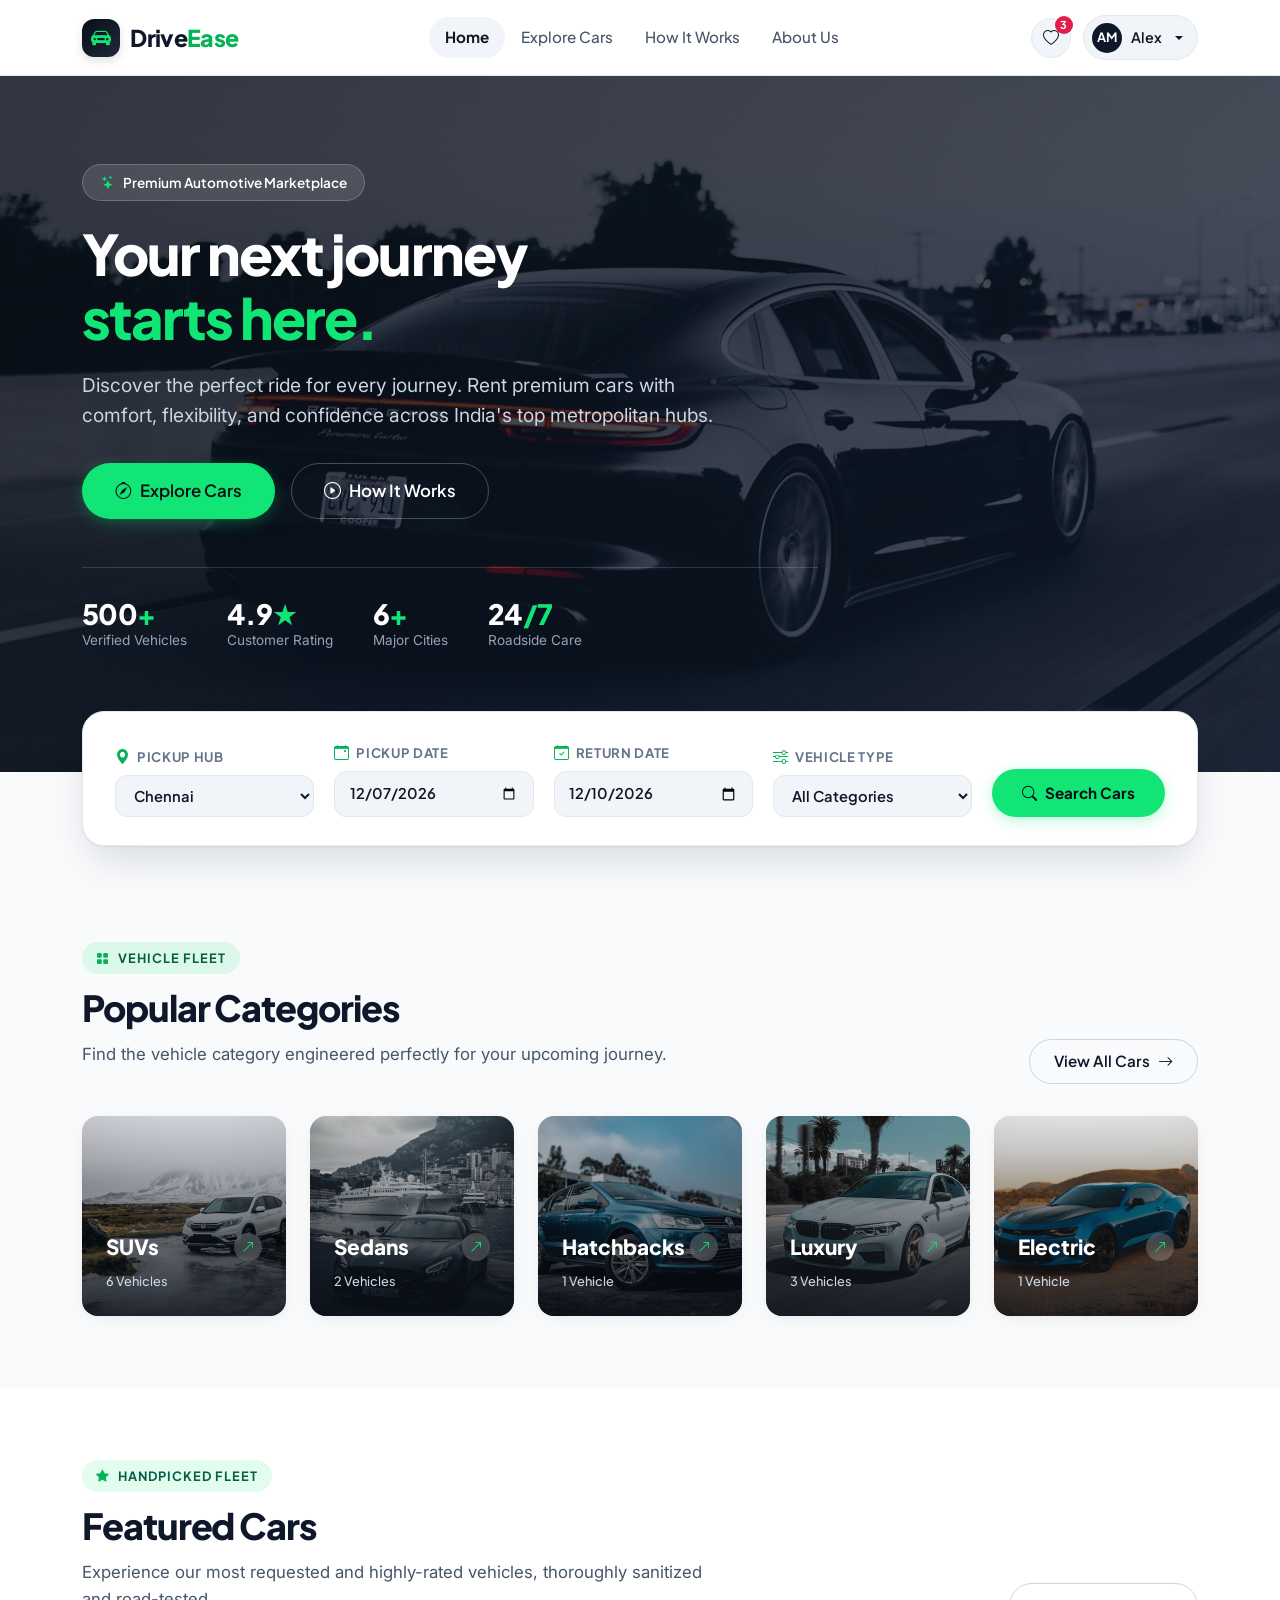
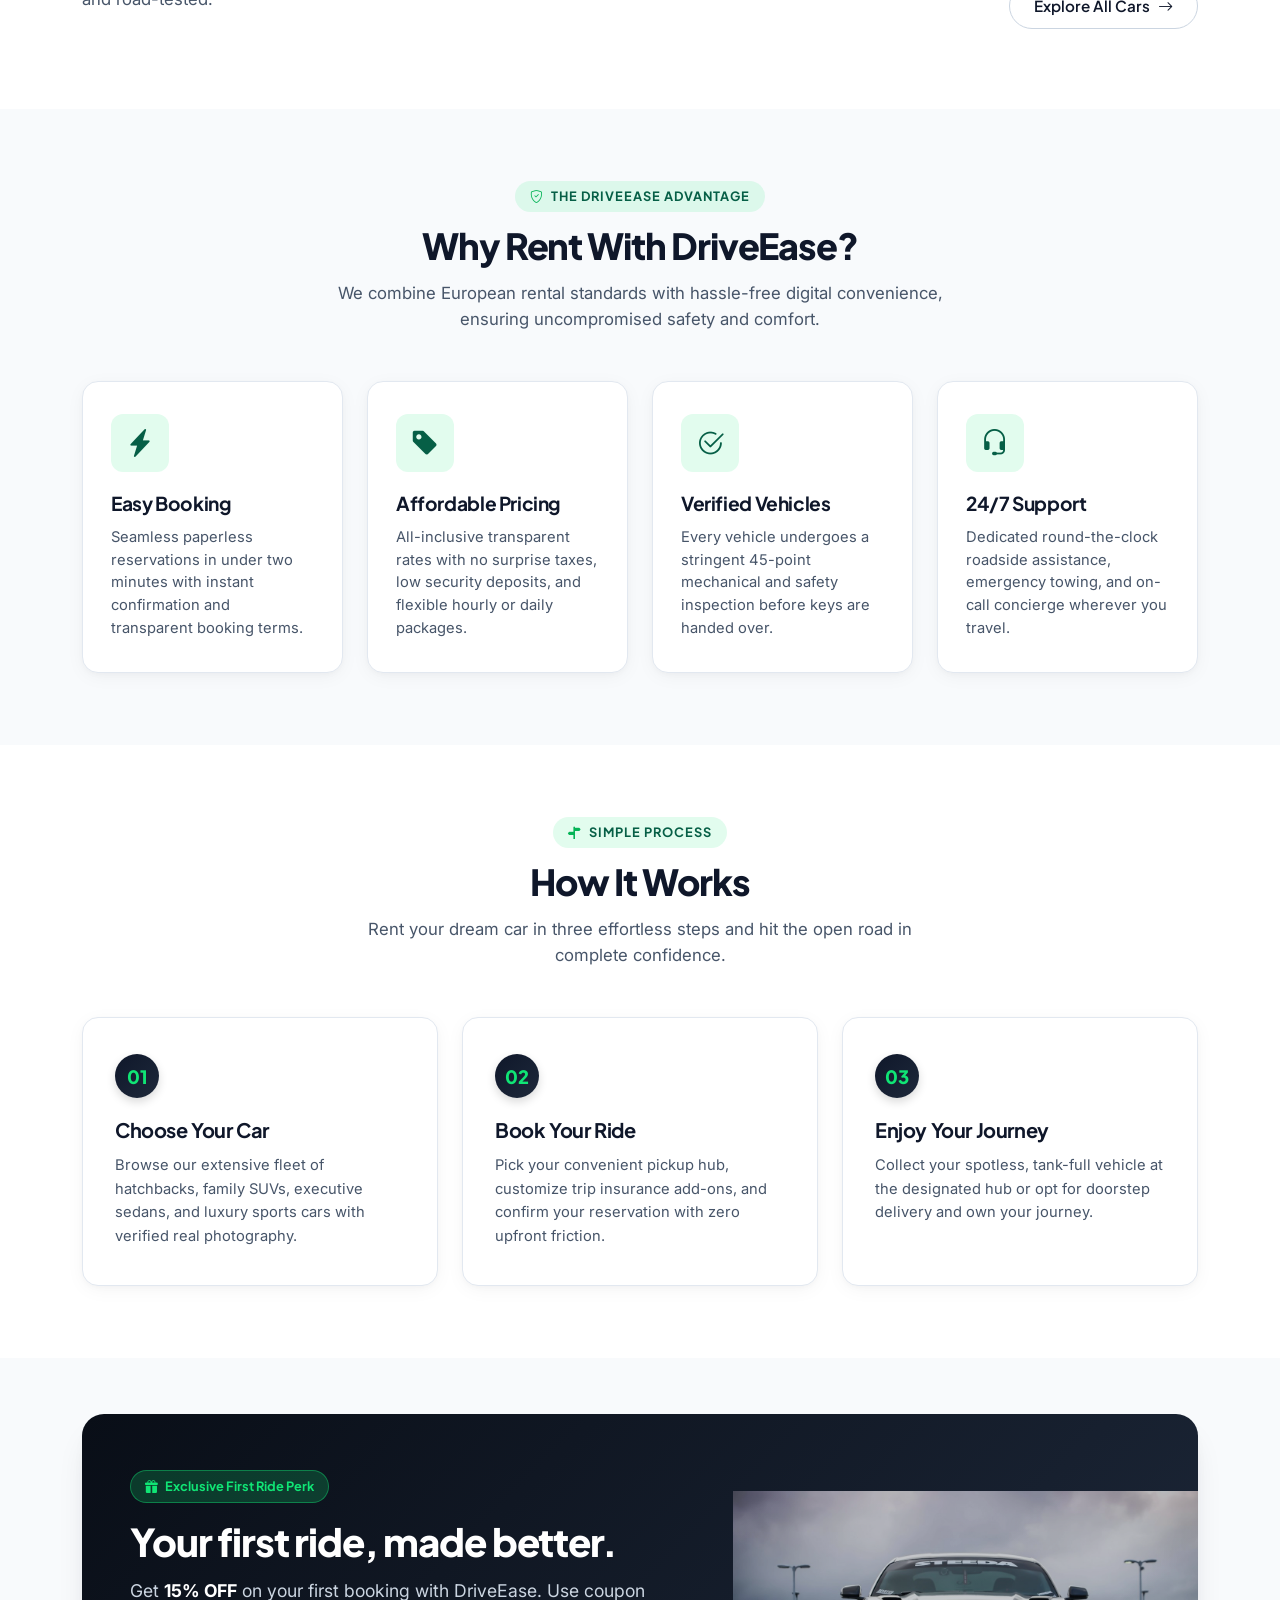
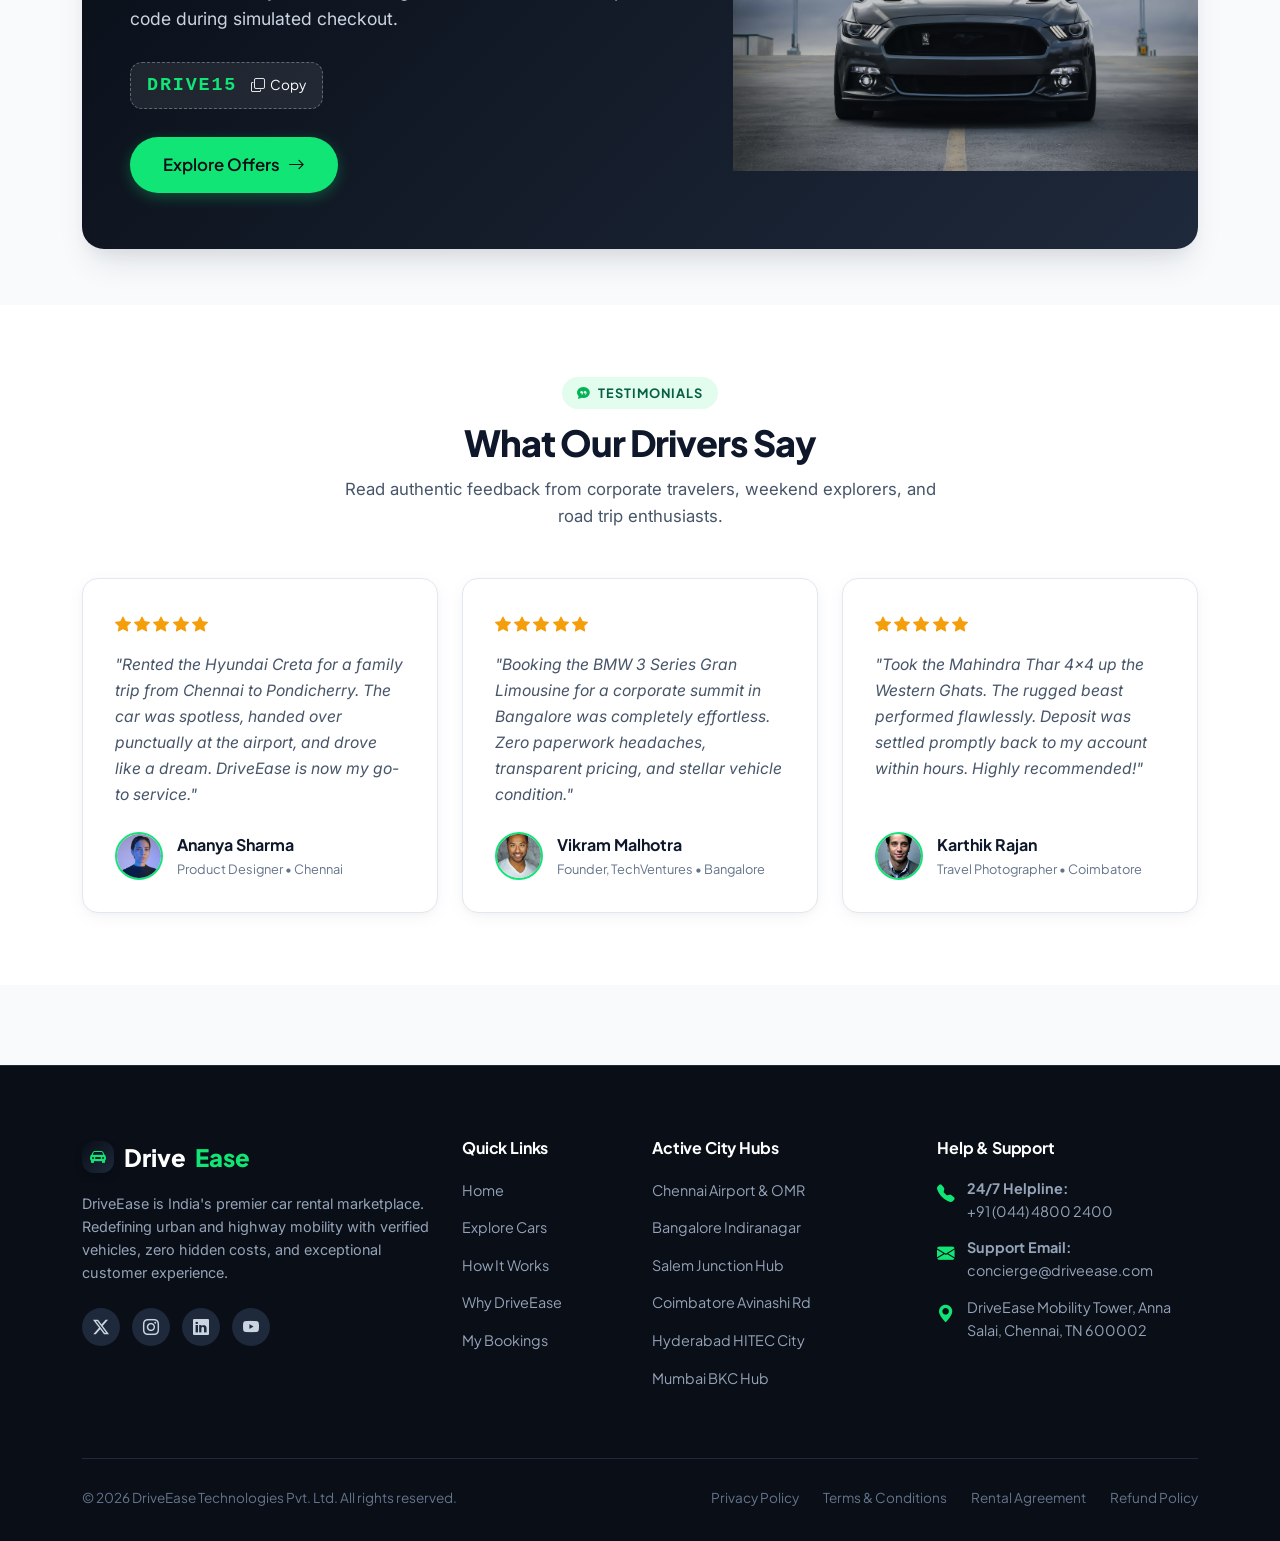
==== index.html @ c08650a3 "feat(home): build modern landing page and floating search booking widget" ====
<!DOCTYPE html>
<html lang="en">
<head>
  <meta charset="UTF-8" />
  <meta name="viewport" content="width=device-width, initial-scale=1.0" />
  <title>DriveEase – Premium Car Rental Marketplace | Find your ride. Own the journey.</title>
  
  <!-- Favicon / Meta -->
  <meta name="description" content="DriveEase is India's premium car rental marketplace. Rent verified SUVs, sedans, luxury cars, and electric vehicles across Chennai, Bangalore, Mumbai, and more." />
  
  <!-- Google Fonts -->
  <link rel="preconnect" href="https://fonts.googleapis.com" />
  <link rel="preconnect" href="https://fonts.gstatic.com" crossorigin />
  <link href="https://fonts.googleapis.com/css2?family=Plus+Jakarta+Sans:wght@300;400;500;600;700;800&family=Inter:wght@400;500;600;700&display=swap" rel="stylesheet" />

  <!-- Bootstrap 5 CSS -->
  <link href="https://cdn.jsdelivr.net/npm/bootstrap@5.3.3/dist/css/bootstrap.min.css" rel="stylesheet" />

  <!-- Bootstrap Icons -->
  <link rel="stylesheet" href="https://cdn.jsdelivr.net/npm/bootstrap-icons@1.11.3/font/bootstrap-icons.min.css" />

  <!-- Custom CSS -->
  <link rel="stylesheet" href="css/style.css" />
  <link rel="stylesheet" href="css/home.css" />
</head>
<body>

  <!-- Sticky Navbar -->
  <nav class="navbar navbar-expand-lg de-navbar">
    <div class="container">
      <a class="navbar-brand brand-logo" href="index.html">
        <div class="brand-icon-box">
          <i class="bi bi-car-front-fill"></i>
        </div>
        <span class="brand-text">Drive<span>Ease</span></span>
      </a>

      <button class="navbar-toggler border-0 shadow-none" type="button" data-bs-toggle="collapse" data-bs-target="#driveNavbar" aria-controls="driveNavbar" aria-expanded="false" aria-label="Toggle navigation">
        <i class="bi bi-list fs-2 text-dark"></i>
      </button>

      <div class="collapse navbar-collapse" id="driveNavbar">
        <ul class="navbar-nav mx-auto mb-2 mb-lg-0">
          <li class="nav-item">
            <a class="nav-link" href="index.html">Home</a>
          </li>
          <li class="nav-item">
            <a class="nav-link" href="cars.html">Explore Cars</a>
          </li>
          <li class="nav-item">
            <a class="nav-link" href="#how-it-works">How It Works</a>
          </li>
          <li class="nav-item">
            <a class="nav-link" href="#why-driveease">About Us</a>
          </li>
        </ul>

        <div class="nav-actions">
          <!-- Wishlist quick link -->
          <a href="profile.html?tab=favorites" class="nav-wishlist-btn" title="View Saved Wishlist">
            <i class="bi bi-heart"></i>
            <span class="nav-wishlist-badge">0</span>
          </a>

          <!-- Dynamic Auth Container -->
          <div id="navAuthContainer" class="d-flex align-items-center gap-2">
            <a href="login.html" class="btn-drive-outline btn-sm-custom">Log In</a>
            <a href="register.html" class="btn-drive-lime btn-sm-custom">Sign Up</a>
          </div>
        </div>
      </div>
    </div>
  </nav>

  <!-- Hero Section -->
  <header class="hero-section">
    <div class="container">
      <div class="row align-items-center">
        <div class="col-lg-8">
          <div class="hero-badge">
            <i class="bi bi-stars"></i>
            <span>Premium Automotive Marketplace</span>
          </div>

          <h1 class="hero-title">
            Your next journey <br />
            <span>starts here.</span>
          </h1>

          <p class="hero-subtitle">
            Discover the perfect ride for every journey. Rent premium cars with comfort, flexibility, and confidence across India's top metropolitan hubs.
          </p>

          <div class="hero-cta-group">
            <a href="cars.html" class="btn-drive-lime btn-lg-custom">
              <i class="bi bi-compass"></i> Explore Cars
            </a>
            <a href="#how-it-works" class="btn-drive-outline btn-lg-custom text-white border-white border-opacity-25">
              <i class="bi bi-play-circle"></i> How It Works
            </a>
          </div>

          <!-- Hero Stats Strip -->
          <div class="hero-stats-row">
            <div class="hero-stat-item">
              <h4>500<span>+</span></h4>
              <p>Verified Vehicles</p>
            </div>
            <div class="hero-stat-item">
              <h4>4.9<span>★</span></h4>
              <p>Customer Rating</p>
            </div>
            <div class="hero-stat-item">
              <h4>6<span>+</span></h4>
              <p>Major Cities</p>
            </div>
            <div class="hero-stat-item">
              <h4>24<span>/7</span></h4>
              <p>Roadside Care</p>
            </div>
          </div>
        </div>
      </div>
    </div>
  </header>

  <!-- Floating Search Booking Widget -->
  <section class="container search-widget-wrapper">
    <div class="search-booking-card">
      <form id="heroSearchForm">
        <div class="search-form-row">
          <!-- Location -->
          <div class="search-field-group">
            <label class="search-field-label">
              <i class="bi bi-geo-alt-fill"></i> Pickup Hub
            </label>
            <select class="search-input-box" id="heroLocationSelect">
              <option value="All">All Locations</option>
              <option value="Chennai" selected>Chennai</option>
              <option value="Bangalore">Bangalore</option>
              <option value="Salem">Salem</option>
              <option value="Coimbatore">Coimbatore</option>
              <option value="Hyderabad">Hyderabad</option>
              <option value="Mumbai">Mumbai</option>
            </select>
          </div>

          <!-- Pickup Date -->
          <div class="search-field-group">
            <label class="search-field-label">
              <i class="bi bi-calendar-event"></i> Pickup Date
            </label>
            <input type="date" class="search-input-box" id="heroPickupDate" />
          </div>

          <!-- Return Date -->
          <div class="search-field-group">
            <label class="search-field-label">
              <i class="bi bi-calendar-check"></i> Return Date
            </label>
            <input type="date" class="search-input-box" id="heroReturnDate" />
          </div>

          <!-- Vehicle Type -->
          <div class="search-field-group">
            <label class="search-field-label">
              <i class="bi bi-sliders"></i> Vehicle Type
            </label>
            <select class="search-input-box" id="heroCategorySelect">
              <option value="All">All Categories</option>
              <option value="SUV">SUVs</option>
              <option value="Sedan">Sedans</option>
              <option value="Hatchback">Hatchbacks</option>
              <option value="Luxury">Luxury</option>
              <option value="Electric">Electric Cars</option>
            </select>
          </div>

          <!-- Search Button -->
          <div class="search-btn-container">
            <button type="submit" class="btn-drive-lime btn-search-submit">
              <i class="bi bi-search"></i> Search Cars
            </button>
          </div>
        </div>
      </form>
    </div>
  </section>

  <!-- Popular Categories -->
  <section class="py-5 mt-4">
    <div class="container py-4">
      <div class="d-flex flex-wrap align-items-end justify-content-between mb-4 pb-2">
        <div>
          <span class="section-tag"><i class="bi bi-grid-fill"></i> Vehicle Fleet</span>
          <h2 class="section-title">Popular Categories</h2>
          <p class="section-subtitle">Find the vehicle category engineered perfectly for your upcoming journey.</p>
        </div>
        <a href="cars.html" class="btn-drive-outline mt-2 mt-md-0">View All Cars <i class="bi bi-arrow-right"></i></a>
      </div>

      <div class="row g-4">
        <!-- SUV -->
        <div class="col-6 col-md-4 col-lg">
          <div class="category-card" onclick="window.location.href='cars.html?category=SUV'">
            <img src="assets/images/categories/suv.jpg" alt="SUVs" onerror="handleImageError(this, 'assets/images/placeholder-car.jpg')" />
            <div class="category-content">
              <div class="category-title">
                <span>SUVs</span>
                <div class="category-arrow-icon"><i class="bi bi-arrow-up-right"></i></div>
              </div>
              <span class="category-count">6 Vehicles</span>
            </div>
          </div>
        </div>

        <!-- Sedan -->
        <div class="col-6 col-md-4 col-lg">
          <div class="category-card" onclick="window.location.href='cars.html?category=Sedan'">
            <img src="assets/images/categories/sedan.jpg" alt="Sedans" onerror="handleImageError(this, 'assets/images/placeholder-car.jpg')" />
            <div class="category-content">
              <div class="category-title">
                <span>Sedans</span>
                <div class="category-arrow-icon"><i class="bi bi-arrow-up-right"></i></div>
              </div>
              <span class="category-count">2 Vehicles</span>
            </div>
          </div>
        </div>

        <!-- Hatchback -->
        <div class="col-6 col-md-4 col-lg">
          <div class="category-card" onclick="window.location.href='cars.html?category=Hatchback'">
            <img src="assets/images/categories/hatchback.jpg" alt="Hatchbacks" onerror="handleImageError(this, 'assets/images/placeholder-car.jpg')" />
            <div class="category-content">
              <div class="category-title">
                <span>Hatchbacks</span>
                <div class="category-arrow-icon"><i class="bi bi-arrow-up-right"></i></div>
              </div>
              <span class="category-count">1 Vehicle</span>
            </div>
          </div>
        </div>

        <!-- Luxury -->
        <div class="col-6 col-md-4 col-lg">
          <div class="category-card" onclick="window.location.href='cars.html?category=Luxury'">
            <img src="assets/images/categories/luxury.jpg" alt="Luxury" onerror="handleImageError(this, 'assets/images/placeholder-car.jpg')" />
            <div class="category-content">
              <div class="category-title">
                <span>Luxury</span>
                <div class="category-arrow-icon"><i class="bi bi-arrow-up-right"></i></div>
              </div>
              <span class="category-count">3 Vehicles</span>
            </div>
          </div>
        </div>

        <!-- Electric -->
        <div class="col-6 col-md-4 col-lg">
          <div class="category-card" onclick="window.location.href='cars.html?category=Electric'">
            <img src="assets/images/categories/electric.jpg" alt="Electric Cars" onerror="handleImageError(this, 'assets/images/placeholder-car.jpg')" />
            <div class="category-content">
              <div class="category-title">
                <span>Electric</span>
                <div class="category-arrow-icon"><i class="bi bi-arrow-up-right"></i></div>
              </div>
              <span class="category-count">1 Vehicle</span>
            </div>
          </div>
        </div>
      </div>
    </div>
  </section>

  <!-- Featured Cars Section -->
  <section class="py-5 bg-white">
    <div class="container py-4">
      <div class="d-flex flex-wrap align-items-end justify-content-between mb-4 pb-2">
        <div>
          <span class="section-tag"><i class="bi bi-star-fill"></i> Handpicked Fleet</span>
          <h2 class="section-title">Featured Cars</h2>
          <p class="section-subtitle">Experience our most requested and highly-rated vehicles, thoroughly sanitized and road-tested.</p>
        </div>
        <a href="cars.html" class="btn-drive-outline mt-2 mt-md-0">Explore All Cars <i class="bi bi-arrow-right"></i></a>
      </div>

      <div class="row g-4" id="homeFeaturedCarsContainer">
        <!-- Rendered dynamically by home script -->
      </div>
    </div>
  </section>

  <!-- Why DriveEase? -->
  <section class="py-5" id="why-driveease">
    <div class="container py-4">
      <div class="text-center mb-5">
        <span class="section-tag"><i class="bi bi-shield-check"></i> The DriveEase Advantage</span>
        <h2 class="section-title">Why Rent With DriveEase?</h2>
        <p class="section-subtitle mx-auto">We combine European rental standards with hassle-free digital convenience, ensuring uncompromised safety and comfort.</p>
      </div>

      <div class="row g-4">
        <div class="col-md-6 col-lg-3">
          <div class="feature-box">
            <div class="feature-icon-wrapper">
              <i class="bi bi-lightning-charge-fill"></i>
            </div>
            <h4>Easy Booking</h4>
            <p>Seamless paperless reservations in under two minutes with instant confirmation and transparent booking terms.</p>
          </div>
        </div>

        <div class="col-md-6 col-lg-3">
          <div class="feature-box">
            <div class="feature-icon-wrapper">
              <i class="bi bi-tag-fill"></i>
            </div>
            <h4>Affordable Pricing</h4>
            <p>All-inclusive transparent rates with no surprise taxes, low security deposits, and flexible hourly or daily packages.</p>
          </div>
        </div>

        <div class="col-md-6 col-lg-3">
          <div class="feature-box">
            <div class="feature-icon-wrapper">
              <i class="bi bi-check2-circle"></i>
            </div>
            <h4>Verified Vehicles</h4>
            <p>Every vehicle undergoes a stringent 45-point mechanical and safety inspection before keys are handed over.</p>
          </div>
        </div>

        <div class="col-md-6 col-lg-3">
          <div class="feature-box">
            <div class="feature-icon-wrapper">
              <i class="bi bi-headset"></i>
            </div>
            <h4>24/7 Support</h4>
            <p>Dedicated round-the-clock roadside assistance, emergency towing, and on-call concierge wherever you travel.</p>
          </div>
        </div>
      </div>
    </div>
  </section>

  <!-- How It Works (3 Steps) -->
  <section class="py-5 bg-white" id="how-it-works">
    <div class="container py-4">
      <div class="text-center mb-5">
        <span class="section-tag"><i class="bi bi-signpost-split-fill"></i> Simple Process</span>
        <h2 class="section-title">How It Works</h2>
        <p class="section-subtitle mx-auto">Rent your dream car in three effortless steps and hit the open road in complete confidence.</p>
      </div>

      <div class="row g-4">
        <div class="col-md-4">
          <div class="step-card">
            <div class="step-number-badge">01</div>
            <h4>Choose Your Car</h4>
            <p>Browse our extensive fleet of hatchbacks, family SUVs, executive sedans, and luxury sports cars with verified real photography.</p>
          </div>
        </div>

        <div class="col-md-4">
          <div class="step-card">
            <div class="step-number-badge">02</div>
            <h4>Book Your Ride</h4>
            <p>Pick your convenient pickup hub, customize trip insurance add-ons, and confirm your reservation with zero upfront friction.</p>
          </div>
        </div>

        <div class="col-md-4">
          <div class="step-card">
            <div class="step-number-badge">03</div>
            <h4>Enjoy Your Journey</h4>
            <p>Collect your spotless, tank-full vehicle at the designated hub or opt for doorstep delivery and own your journey.</p>
          </div>
        </div>
      </div>
    </div>
  </section>

  <!-- Promotional Offers Section -->
  <section class="py-5">
    <div class="container py-2">
      <div class="promo-banner-card">
        <div class="row align-items-center g-0">
          <div class="col-lg-7">
            <div class="promo-banner-content">
              <div class="promo-badge">
                <i class="bi bi-gift-fill"></i> Exclusive First Ride Perk
              </div>
              <h2 class="promo-heading">Your first ride, made better.</h2>
              <p class="promo-subtitle">
                Get <strong class="text-white">15% OFF</strong> on your first booking with DriveEase. Use coupon code during simulated checkout.
              </p>

              <div class="coupon-box">
                <span class="coupon-code" id="homeCouponCode">DRIVE15</span>
                <button class="btn-copy-code" id="btnCopyCoupon" title="Copy coupon code">
                  <i class="bi bi-copy"></i> Copy
                </button>
              </div>

              <div>
                <a href="cars.html" class="btn-drive-lime btn-lg-custom">
                  Explore Offers <i class="bi bi-arrow-right"></i>
                </a>
              </div>
            </div>
          </div>
          <div class="col-lg-5 d-none d-lg-block promo-img-col">
            <img src="assets/images/banner-promo.jpg" alt="DriveEase Promotional Banner" onerror="handleImageError(this, 'assets/images/hero-car.jpg')" />
          </div>
        </div>
      </div>
    </div>
  </section>

  <!-- Customer Testimonials -->
  <section class="py-5 bg-white">
    <div class="container py-4">
      <div class="text-center mb-5">
        <span class="section-tag"><i class="bi bi-chat-quote-fill"></i> Testimonials</span>
        <h2 class="section-title">What Our Drivers Say</h2>
        <p class="section-subtitle mx-auto">Read authentic feedback from corporate travelers, weekend explorers, and road trip enthusiasts.</p>
      </div>

      <div class="row g-4">
        <!-- Testimonial 1 -->
        <div class="col-md-4">
          <div class="testimonial-card">
            <div class="testimonial-stars">
              <i class="bi bi-star-fill"></i>
              <i class="bi bi-star-fill"></i>
              <i class="bi bi-star-fill"></i>
              <i class="bi bi-star-fill"></i>
              <i class="bi bi-star-fill"></i>
            </div>
            <p class="testimonial-text">
              "Rented the Hyundai Creta for a family trip from Chennai to Pondicherry. The car was spotless, handed over punctually at the airport, and drove like a dream. DriveEase is now my go-to service."
            </p>
            <div class="testimonial-author">
              <img src="assets/images/testimonials/avatar1.jpg" alt="Ananya Sharma" class="testimonial-avatar" onerror="handleImageError(this, 'assets/images/placeholder-car.jpg')" />
              <div>
                <div class="author-name">Ananya Sharma</div>
                <div class="author-role">Product Designer &bull; Chennai</div>
              </div>
            </div>
          </div>
        </div>

        <!-- Testimonial 2 -->
        <div class="col-md-4">
          <div class="testimonial-card">
            <div class="testimonial-stars">
              <i class="bi bi-star-fill"></i>
              <i class="bi bi-star-fill"></i>
              <i class="bi bi-star-fill"></i>
              <i class="bi bi-star-fill"></i>
              <i class="bi bi-star-fill"></i>
            </div>
            <p class="testimonial-text">
              "Booking the BMW 3 Series Gran Limousine for a corporate summit in Bangalore was completely effortless. Zero paperwork headaches, transparent pricing, and stellar vehicle condition."
            </p>
            <div class="testimonial-author">
              <img src="assets/images/testimonials/avatar2.jpg" alt="Vikram Malhotra" class="testimonial-avatar" onerror="handleImageError(this, 'assets/images/placeholder-car.jpg')" />
              <div>
                <div class="author-name">Vikram Malhotra</div>
                <div class="author-role">Founder, TechVentures &bull; Bangalore</div>
              </div>
            </div>
          </div>
        </div>

        <!-- Testimonial 3 -->
        <div class="col-md-4">
          <div class="testimonial-card">
            <div class="testimonial-stars">
              <i class="bi bi-star-fill"></i>
              <i class="bi bi-star-fill"></i>
              <i class="bi bi-star-fill"></i>
              <i class="bi bi-star-fill"></i>
              <i class="bi bi-star-fill"></i>
            </div>
            <p class="testimonial-text">
              "Took the Mahindra Thar 4x4 up the Western Ghats. The rugged beast performed flawlessly. Deposit was settled promptly back to my account within hours. Highly recommended!"
            </p>
            <div class="testimonial-author">
              <img src="assets/images/testimonials/avatar3.jpg" alt="Karthik Rajan" class="testimonial-avatar" onerror="handleImageError(this, 'assets/images/placeholder-car.jpg')" />
              <div>
                <div class="author-name">Karthik Rajan</div>
                <div class="author-role">Travel Photographer &bull; Coimbatore</div>
              </div>
            </div>
          </div>
        </div>
      </div>
    </div>
  </section>

  <!-- Footer -->
  <footer class="de-footer">
    <div class="container">
      <div class="row g-4">
        <!-- Brand Col -->
        <div class="col-lg-4 col-md-6">
          <div class="footer-brand-title">
            <div class="brand-icon-box" style="width: 32px; height: 32px; font-size: 1rem;">
              <i class="bi bi-car-front-fill"></i>
            </div>
            Drive<span>Ease</span>
          </div>
          <p class="footer-desc">
            DriveEase is India's premier car rental marketplace. Redefining urban and highway mobility with verified vehicles, zero hidden costs, and exceptional customer experience.
          </p>
          <div class="footer-social-links">
            <a href="#" class="social-circle-btn" aria-label="Twitter"><i class="bi bi-twitter-x"></i></a>
            <a href="#" class="social-circle-btn" aria-label="Instagram"><i class="bi bi-instagram"></i></a>
            <a href="#" class="social-circle-btn" aria-label="LinkedIn"><i class="bi bi-linkedin"></i></a>
            <a href="#" class="social-circle-btn" aria-label="YouTube"><i class="bi bi-youtube"></i></a>
          </div>
        </div>

        <!-- Quick Links -->
        <div class="col-lg-2 col-md-6 col-6">
          <h4 class="footer-heading">Quick Links</h4>
          <ul class="footer-nav-list">
            <li><a href="index.html">Home</a></li>
            <li><a href="cars.html">Explore Cars</a></li>
            <li><a href="#how-it-works">How It Works</a></li>
            <li><a href="#why-driveease">Why DriveEase</a></li>
            <li><a href="profile.html?tab=bookings">My Bookings</a></li>
          </ul>
        </div>

        <!-- Vehicle Hubs -->
        <div class="col-lg-3 col-md-6 col-6">
          <h4 class="footer-heading">Active City Hubs</h4>
          <ul class="footer-nav-list">
            <li><a href="cars.html?location=Chennai">Chennai Airport & OMR</a></li>
            <li><a href="cars.html?location=Bangalore">Bangalore Indiranagar</a></li>
            <li><a href="cars.html?location=Salem">Salem Junction Hub</a></li>
            <li><a href="cars.html?location=Coimbatore">Coimbatore Avinashi Rd</a></li>
            <li><a href="cars.html?location=Hyderabad">Hyderabad HITEC City</a></li>
            <li><a href="cars.html?location=Mumbai">Mumbai BKC Hub</a></li>
          </ul>
        </div>

        <!-- Contact & Support -->
        <div class="col-lg-3 col-md-6">
          <h4 class="footer-heading">Help & Support</h4>
          <div class="footer-contact-item">
            <i class="bi bi-telephone-fill"></i>
            <div>
              <strong>24/7 Helpline:</strong><br />
              +91 (044) 4800 2400
            </div>
          </div>
          <div class="footer-contact-item">
            <i class="bi bi-envelope-fill"></i>
            <div>
              <strong>Support Email:</strong><br />
              concierge@driveease.com
            </div>
          </div>
          <div class="footer-contact-item">
            <i class="bi bi-geo-alt-fill"></i>
            <div>
              DriveEase Mobility Tower, Anna Salai, Chennai, TN 600002
            </div>
          </div>
        </div>
      </div>

      <!-- Bottom Bar -->
      <div class="footer-bottom">
        <div>
          &copy; 2026 DriveEase Technologies Pvt. Ltd. All rights reserved.
        </div>
        <div class="footer-bottom-links">
          <a href="#">Privacy Policy</a>
          <a href="#">Terms &amp; Conditions</a>
          <a href="#">Rental Agreement</a>
          <a href="#">Refund Policy</a>
        </div>
      </div>
    </div>
  </footer>

  <!-- Scripts -->
  <script src="https://cdn.jsdelivr.net/npm/bootstrap@5.3.3/dist/js/bootstrap.bundle.min.js"></script>
  <script src="js/cars-data.js"></script>
  <script src="js/main.js"></script>
  <script>
    // Homepage Specific Interactions
    document.addEventListener("DOMContentLoaded", () => {
      // 1. Setup Hero Dates
      const today = new Date();
      const tomorrow = new Date(today);
      tomorrow.setDate(tomorrow.getDate() + 1);
      const defReturn = new Date(today);
      defReturn.setDate(defReturn.getDate() + 4);

      const pickupInput = document.getElementById("heroPickupDate");
      const returnInput = document.getElementById("heroReturnDate");

      if (pickupInput && returnInput) {
        pickupInput.min = today.toISOString().split("T")[0];
        pickupInput.value = tomorrow.toISOString().split("T")[0];
        returnInput.min = pickupInput.value;
        returnInput.value = defReturn.toISOString().split("T")[0];

        pickupInput.addEventListener("change", () => {
          returnInput.min = pickupInput.value;
          if (new Date(returnInput.value) <= new Date(pickupInput.value)) {
            const next = new Date(pickupInput.value);
            next.setDate(next.getDate() + 1);
            returnInput.value = next.toISOString().split("T")[0];
          }
        });
      }

      // 2. Search Widget Submission -> Redirect to cars.html with query params
      const heroSearchForm = document.getElementById("heroSearchForm");
      if (heroSearchForm) {
        heroSearchForm.addEventListener("submit", (e) => {
          e.preventDefault();
          const location = document.getElementById("heroLocationSelect").value;
          const category = document.getElementById("heroCategorySelect").value;
          const pickup = pickupInput.value;
          const returnD = returnInput.value;

          const query = new URLSearchParams();
          if (location !== "All") query.set("location", location);
          if (category !== "All") query.set("category", category);
          if (pickup) query.set("pickup", pickup);
          if (returnD) query.set("return", returnD);

          window.location.href = `cars.html?${query.toString()}`;
        });
      }

      // 3. Render 6 Featured Cars
      const featuredContainer = document.getElementById("homeFeaturedCarsContainer");
      if (featuredContainer) {
        const featuredCars = CARS_DATABASE.filter(c => c.isFeatured).slice(0, 6);
        featuredContainer.innerHTML = featuredCars
          .map(car => generateCarCardHtml(car, "col-md-6 col-lg-4 mb-4"))
          .join("");
      }

      // 4. Promo Code Copy Button
      const copyBtn = document.getElementById("btnCopyCoupon");
      if (copyBtn) {
        copyBtn.addEventListener("click", () => {
          navigator.clipboard.writeText("DRIVE15").then(() => {
            showToast("Coupon code DRIVE15 copied to clipboard!", "success");
            copyBtn.innerHTML = '<i class="bi bi-check2"></i> Copied';
            setTimeout(() => {
              copyBtn.innerHTML = '<i class="bi bi-copy"></i> Copy';
            }, 2500);
          }).catch(() => {
            showToast("Use promo code DRIVE15 at checkout", "info");
          });
        });
      }
    });
  </script>
</body>
</html>
---- css/style.css ----
/* ==========================================================================
   DriveEase – Premium Car Rental Marketplace
   Global Stylesheet & Design System
   ========================================================================== */

@import url('https://fonts.googleapis.com/css2?family=Plus+Jakarta+Sans:wght@300;400;500;600;700;800&family=Inter:wght@300;400;500;600;700&display=swap');

:root {
  /* Brand Colors */
  --primary-navy: #090e17;
  --primary-dark: #0f172a;
  --primary-slate: #1e293b;
  --primary-muted: #334155;
  
  /* Accent Lime Green (CTA & Highlights) */
  --accent-lime: #10e575;
  --accent-lime-hover: #05cd63;
  --accent-lime-active: #04b356;
  --accent-lime-subtle: rgba(16, 229, 117, 0.12);
  --accent-lime-glow: rgba(16, 229, 117, 0.35);

  /* Neutrals & Surfaces */
  --bg-page: #f8fafc;
  --bg-surface: #ffffff;
  --bg-subtle: #f1f5f9;
  --border-light: #e2e8f0;
  --border-subtle: #cbd5e1;

  /* Typography */
  --font-main: 'Plus Jakarta Sans', 'Inter', -apple-system, BlinkMacSystemFont, "Segoe UI", Roboto, sans-serif;
  --font-body: 'Inter', -apple-system, BlinkMacSystemFont, sans-serif;
  --text-primary: #0f172a;
  --text-secondary: #475569;
  --text-muted: #64748b;
  --text-light: #94a3b8;

  /* Shadows */
  --shadow-sm: 0 1px 3px 0 rgba(15, 23, 42, 0.05), 0 1px 2px -1px rgba(15, 23, 42, 0.05);
  --shadow-md: 0 4px 6px -1px rgba(15, 23, 42, 0.07), 0 2px 4px -2px rgba(15, 23, 42, 0.05);
  --shadow-lg: 0 10px 25px -5px rgba(15, 23, 42, 0.08), 0 8px 10px -6px rgba(15, 23, 42, 0.03);
  --shadow-xl: 0 20px 35px -10px rgba(15, 23, 42, 0.12), 0 10px 15px -5px rgba(15, 23, 42, 0.05);
  --shadow-card: 0 4px 20px -2px rgba(15, 23, 42, 0.05), 0 2px 6px -1px rgba(15, 23, 42, 0.03);
  --shadow-hover: 0 20px 32px -8px rgba(15, 23, 42, 0.12), 0 8px 16px -4px rgba(15, 23, 42, 0.06);

  /* Radius */
  --radius-sm: 8px;
  --radius-md: 12px;
  --radius-lg: 16px;
  --radius-xl: 22px;
  --radius-pill: 9999px;

  /* Transitions */
  --transition-fast: 0.15s ease;
  --transition-normal: 0.25s cubic-bezier(0.16, 1, 0.3, 1);
  --transition-slow: 0.4s cubic-bezier(0.16, 1, 0.3, 1);
}

/* Base Resets */
* {
  margin: 0;
  padding: 0;
  box-sizing: border-box;
}

body {
  font-family: var(--font-main);
  background-color: var(--bg-page);
  color: var(--text-primary);
  line-height: 1.6;
  -webkit-font-smoothing: antialiased;
  -moz-osx-font-smoothing: grayscale;
  overflow-x: hidden;
}

h1, h2, h3, h4, h5, h6 {
  font-weight: 700;
  color: var(--text-primary);
  letter-spacing: -0.02em;
}

p {
  color: var(--text-secondary);
  font-family: var(--font-body);
}

a {
  text-decoration: none;
  color: inherit;
  transition: var(--transition-fast);
}

img {
  max-width: 100%;
  height: auto;
  display: block;
}

/* ==========================================================================
   DriveEase Custom Buttons
   ========================================================================== */

.btn-drive-lime {
  background-color: var(--accent-lime);
  color: var(--primary-navy);
  font-weight: 600;
  border: 1px solid transparent;
  border-radius: var(--radius-pill);
  padding: 0.65rem 1.6rem;
  font-size: 0.95rem;
  transition: var(--transition-normal);
  display: inline-flex;
  align-items: center;
  justify-content: center;
  gap: 0.5rem;
  box-shadow: 0 4px 14px rgba(16, 229, 117, 0.28);
  cursor: pointer;
}

.btn-drive-lime:hover,
.btn-drive-lime:focus {
  background-color: var(--accent-lime-hover);
  color: var(--primary-navy);
  transform: translateY(-2px);
  box-shadow: 0 8px 20px rgba(16, 229, 117, 0.4);
}

.btn-drive-lime:active {
  transform: translateY(0);
}

.btn-drive-dark {
  background-color: var(--primary-dark);
  color: #ffffff;
  font-weight: 600;
  border: 1px solid var(--primary-slate);
  border-radius: var(--radius-pill);
  padding: 0.65rem 1.6rem;
  font-size: 0.95rem;
  transition: var(--transition-normal);
  display: inline-flex;
  align-items: center;
  justify-content: center;
  gap: 0.5rem;
  cursor: pointer;
}

.btn-drive-dark:hover {
  background-color: var(--primary-navy);
  color: #ffffff;
  border-color: var(--primary-dark);
  transform: translateY(-2px);
  box-shadow: var(--shadow-md);
}

.btn-drive-outline {
  background-color: transparent;
  color: var(--text-primary);
  font-weight: 600;
  border: 1.5px solid var(--border-color, #cbd5e1);
  border-radius: var(--radius-pill);
  padding: 0.6rem 1.5rem;
  font-size: 0.95rem;
  transition: var(--transition-normal);
  display: inline-flex;
  align-items: center;
  justify-content: center;
  gap: 0.5rem;
  cursor: pointer;
}

.btn-drive-outline:hover {
  background-color: var(--bg-subtle);
  border-color: var(--text-primary);
  color: var(--text-primary);
  transform: translateY(-2px);
}

.btn-sm-custom {
  padding: 0.45rem 1rem;
  font-size: 0.85rem;
}

.btn-lg-custom {
  padding: 0.85rem 2rem;
  font-size: 1.05rem;
}

/* ==========================================================================
   Header & Sticky Navbar
   ========================================================================== */

.de-navbar {
  background-color: rgba(255, 255, 255, 0.92);
  backdrop-filter: blur(14px);
  -webkit-backdrop-filter: blur(14px);
  border-bottom: 1px solid var(--border-light);
  padding: 0.85rem 0;
  position: sticky;
  top: 0;
  z-index: 1040;
  transition: all 0.3s ease;
}

.de-navbar.scrolled {
  box-shadow: var(--shadow-md);
  padding: 0.65rem 0;
}

.brand-logo {
  display: flex;
  align-items: center;
  gap: 0.65rem;
  font-weight: 800;
  font-size: 1.45rem;
  color: var(--primary-dark);
  letter-spacing: -0.03em;
}

.brand-icon-box {
  width: 38px;
  height: 38px;
  background: linear-gradient(135deg, var(--primary-navy), var(--primary-slate));
  border-radius: var(--radius-md);
  display: flex;
  align-items: center;
  justify-content: center;
  color: var(--accent-lime);
  font-size: 1.25rem;
  box-shadow: 0 4px 10px rgba(0, 0, 0, 0.12);
}

.brand-text span {
  color: var(--accent-lime-active);
}

.navbar-nav .nav-link {
  font-weight: 500;
  color: var(--text-secondary);
  font-size: 0.95rem;
  padding: 0.5rem 1rem !important;
  border-radius: var(--radius-pill);
  transition: var(--transition-fast);
}

.navbar-nav .nav-link:hover {
  color: var(--primary-dark);
  background-color: var(--bg-subtle);
}

.navbar-nav .nav-link.active {
  color: var(--primary-dark);
  font-weight: 700;
  background-color: var(--bg-subtle);
}

.nav-actions {
  display: flex;
  align-items: center;
  gap: 0.75rem;
}

/* User Account Dropdown in Navbar */
.user-menu-btn {
  display: flex;
  align-items: center;
  gap: 0.6rem;
  padding: 0.4rem 0.85rem 0.4rem 0.5rem;
  background-color: var(--bg-subtle);
  border: 1px solid var(--border-light);
  border-radius: var(--radius-pill);
  font-size: 0.9rem;
  font-weight: 600;
  color: var(--text-primary);
  cursor: pointer;
  transition: var(--transition-fast);
}

.user-menu-btn:hover {
  background-color: #e2e8f0;
}

.user-avatar-sm {
  width: 30px;
  height: 30px;
  border-radius: 50%;
  background-color: var(--primary-dark);
  color: #fff;
  display: flex;
  align-items: center;
  justify-content: center;
  font-size: 0.8rem;
  font-weight: 700;
}

/* Wishlist Badge Counter */
.nav-wishlist-btn {
  position: relative;
  width: 40px;
  height: 40px;
  border-radius: 50%;
  display: flex;
  align-items: center;
  justify-content: center;
  background-color: var(--bg-subtle);
  color: var(--text-primary);
  border: 1px solid var(--border-light);
  transition: var(--transition-fast);
}

.nav-wishlist-btn:hover {
  color: #e11d48;
  background-color: #ffe4e6;
}

.nav-wishlist-badge {
  position: absolute;
  top: -3px;
  right: -3px;
  background-color: #e11d48;
  color: #fff;
  font-size: 0.68rem;
  font-weight: 700;
  width: 18px;
  height: 18px;
  border-radius: 50%;
  display: flex;
  align-items: center;
  justify-content: center;
}

/* ==========================================================================
   Shared Vehicle Card Component
   ========================================================================== */

.de-car-card {
  background-color: var(--bg-surface);
  border-radius: var(--radius-lg);
  border: 1px solid var(--border-light);
  box-shadow: var(--shadow-card);
  transition: var(--transition-normal);
  overflow: hidden;
  display: flex;
  flex-direction: column;
  position: relative;
  height: 100%;
}

.de-car-card:hover {
  transform: translateY(-6px);
  box-shadow: var(--shadow-hover);
  border-color: #cbd5e1;
}

.card-img-wrapper {
  position: relative;
  width: 100%;
  height: 210px;
  background-color: #e2e8f0;
  overflow: hidden;
}

.card-img-wrapper img {
  width: 100%;
  height: 100%;
  object-fit: cover;
  transition: transform 0.5s cubic-bezier(0.16, 1, 0.3, 1);
}

.de-car-card:hover .card-img-wrapper img {
  transform: scale(1.06);
}

.card-badge-category {
  position: absolute;
  top: 14px;
  left: 14px;
  background-color: rgba(15, 23, 42, 0.85);
  backdrop-filter: blur(8px);
  color: #ffffff;
  font-size: 0.75rem;
  font-weight: 600;
  padding: 0.3rem 0.75rem;
  border-radius: var(--radius-pill);
  text-transform: uppercase;
  letter-spacing: 0.05em;
  z-index: 2;
}

.card-btn-favorite {
  position: absolute;
  top: 12px;
  right: 12px;
  width: 36px;
  height: 36px;
  background-color: rgba(255, 255, 255, 0.9);
  backdrop-filter: blur(6px);
  border: 1px solid rgba(255, 255, 255, 0.3);
  border-radius: 50%;
  display: flex;
  align-items: center;
  justify-content: center;
  color: var(--text-muted);
  cursor: pointer;
  transition: var(--transition-fast);
  z-index: 2;
  box-shadow: 0 2px 8px rgba(0, 0, 0, 0.1);
}

.card-btn-favorite:hover {
  transform: scale(1.12);
  color: #e11d48;
}

.card-btn-favorite.active {
  color: #e11d48;
  background-color: #ffffff;
}

.card-btn-favorite.active i::before {
  content: "\F415"; /* bi-heart-fill */
}

.card-body-content {
  padding: 1.25rem;
  display: flex;
  flex-direction: column;
  flex-grow: 1;
}

.card-header-info {
  display: flex;
  justify-content: space-between;
  align-items: flex-start;
  margin-bottom: 0.5rem;
}

.card-car-brand {
  font-size: 0.8rem;
  font-weight: 600;
  color: var(--text-muted);
  text-transform: uppercase;
  letter-spacing: 0.05em;
  margin-bottom: 0.2rem;
}

.card-car-title {
  font-size: 1.15rem;
  font-weight: 700;
  color: var(--text-primary);
  margin-bottom: 0;
  line-height: 1.3;
}

.card-car-rating {
  display: flex;
  align-items: center;
  gap: 0.25rem;
  background-color: #fffbeb;
  color: #b45309;
  font-weight: 700;
  font-size: 0.8rem;
  padding: 0.25rem 0.55rem;
  border-radius: var(--radius-sm);
  border: 1px solid #fef3c7;
}

.card-location-info {
  font-size: 0.82rem;
  color: var(--text-muted);
  margin-bottom: 1rem;
  display: flex;
  align-items: center;
  gap: 0.35rem;
}

/* Feature Spec Pills */
.card-spec-grid {
  display: grid;
  grid-template-columns: repeat(3, 1fr);
  gap: 0.5rem;
  background-color: var(--bg-subtle);
  padding: 0.75rem;
  border-radius: var(--radius-md);
  margin-bottom: 1.2rem;
}

.card-spec-item {
  display: flex;
  flex-direction: column;
  align-items: center;
  text-align: center;
  font-size: 0.78rem;
  color: var(--text-secondary);
}

.card-spec-item i {
  font-size: 1rem;
  color: var(--primary-slate);
  margin-bottom: 0.2rem;
}

.card-spec-item span {
  font-weight: 600;
  color: var(--text-primary);
}

/* Card Price & CTA Footer */
.card-footer-action {
  margin-top: auto;
  padding-top: 1rem;
  border-top: 1px solid var(--border-light);
  display: flex;
  align-items: center;
  justify-content: space-between;
  gap: 0.75rem;
}

.card-price-block {
  display: flex;
  flex-direction: column;
}

.card-price-value {
  font-size: 1.35rem;
  font-weight: 800;
  color: var(--text-primary);
  line-height: 1;
}

.card-price-period {
  font-size: 0.78rem;
  color: var(--text-muted);
  font-weight: 500;
}

.card-actions-group {
  display: flex;
  align-items: center;
  gap: 0.45rem;
}

.btn-card-details {
  background-color: var(--bg-subtle);
  color: var(--text-primary);
  border: 1px solid var(--border-light);
  font-size: 0.85rem;
  font-weight: 600;
  border-radius: var(--radius-pill);
  padding: 0.5rem 0.95rem;
  transition: var(--transition-fast);
}

.btn-card-details:hover {
  background-color: #e2e8f0;
  color: var(--primary-dark);
}

.btn-card-book {
  background-color: var(--accent-lime);
  color: var(--primary-navy);
  font-size: 0.85rem;
  font-weight: 700;
  border-radius: var(--radius-pill);
  padding: 0.5rem 1.05rem;
  transition: var(--transition-fast);
  box-shadow: 0 2px 8px rgba(16, 229, 117, 0.3);
}

.btn-card-book:hover {
  background-color: var(--accent-lime-hover);
  color: var(--primary-navy);
  box-shadow: 0 4px 12px rgba(16, 229, 117, 0.4);
}

/* ==========================================================================
   Toast Notification System
   ========================================================================== */

.de-toast-container {
  position: fixed;
  bottom: 24px;
  right: 24px;
  z-index: 1090;
  display: flex;
  flex-direction: column;
  gap: 10px;
  max-width: 380px;
  pointer-events: none;
}

.de-toast {
  pointer-events: auto;
  background-color: #ffffff;
  color: var(--text-primary);
  border-radius: var(--radius-md);
  border: 1px solid var(--border-light);
  box-shadow: var(--shadow-xl);
  padding: 1rem 1.25rem;
  display: flex;
  align-items: center;
  gap: 0.85rem;
  animation: slideInToast 0.35s cubic-bezier(0.16, 1, 0.3, 1) forwards;
  transition: all 0.3s ease;
}

.de-toast.success {
  border-left: 5px solid var(--accent-lime-active);
}

.de-toast.error {
  border-left: 5px solid #ef4444;
}

.de-toast.info {
  border-left: 5px solid #3b82f6;
}

.de-toast-icon {
  font-size: 1.35rem;
  flex-shrink: 0;
}

.de-toast.success .de-toast-icon {
  color: #16a34a;
}

.de-toast.error .de-toast-icon {
  color: #ef4444;
}

.de-toast.info .de-toast-icon {
  color: #3b82f6;
}

.de-toast-message {
  font-size: 0.9rem;
  font-weight: 500;
  flex-grow: 1;
}

.de-toast-close {
  background: none;
  border: none;
  color: var(--text-muted);
  cursor: pointer;
  font-size: 1.1rem;
  padding: 0.2rem;
  transition: var(--transition-fast);
}

.de-toast-close:hover {
  color: var(--text-primary);
}

@keyframes slideInToast {
  from {
    transform: translateX(100%);
    opacity: 0;
  }
  to {
    transform: translateX(0);
    opacity: 1;
  }
}

/* ==========================================================================
   Footer
   ========================================================================== */

.de-footer {
  background-color: var(--primary-navy);
  color: #94a3b8;
  padding-top: 4.5rem;
  padding-bottom: 2rem;
  margin-top: 5rem;
  border-top: 1px solid #1e293b;
}

.footer-brand-title {
  color: #ffffff;
  font-size: 1.5rem;
  font-weight: 800;
  display: flex;
  align-items: center;
  gap: 0.6rem;
  margin-bottom: 1rem;
}

.footer-brand-title span {
  color: var(--accent-lime);
}

.footer-desc {
  font-size: 0.9rem;
  line-height: 1.6;
  color: #94a3b8;
  margin-bottom: 1.5rem;
}

.footer-social-links {
  display: flex;
  gap: 0.75rem;
}

.social-circle-btn {
  width: 38px;
  height: 38px;
  border-radius: 50%;
  background-color: #1e293b;
  color: #cbd5e1;
  display: flex;
  align-items: center;
  justify-content: center;
  transition: var(--transition-fast);
  font-size: 1rem;
}

.social-circle-btn:hover {
  background-color: var(--accent-lime);
  color: var(--primary-navy);
  transform: translateY(-3px);
}

.footer-heading {
  color: #ffffff;
  font-size: 1rem;
  font-weight: 700;
  margin-bottom: 1.25rem;
  letter-spacing: -0.01em;
}

.footer-nav-list {
  list-style: none;
  padding: 0;
  margin: 0;
}

.footer-nav-list li {
  margin-bottom: 0.75rem;
}

.footer-nav-list a {
  color: #94a3b8;
  font-size: 0.9rem;
  transition: var(--transition-fast);
  display: inline-flex;
  align-items: center;
  gap: 0.4rem;
}

.footer-nav-list a:hover {
  color: var(--accent-lime);
  transform: translateX(4px);
}

.footer-contact-item {
  display: flex;
  align-items: flex-start;
  gap: 0.75rem;
  margin-bottom: 0.85rem;
  font-size: 0.9rem;
  color: #94a3b8;
}

.footer-contact-item i {
  color: var(--accent-lime);
  font-size: 1.1rem;
  margin-top: 0.15rem;
}

.footer-bottom {
  margin-top: 3.5rem;
  padding-top: 1.75rem;
  border-top: 1px solid #1e293b;
  display: flex;
  flex-wrap: wrap;
  align-items: center;
  justify-content: space-between;
  gap: 1rem;
  font-size: 0.85rem;
  color: #64748b;
}

.footer-bottom-links {
  display: flex;
  gap: 1.5rem;
}

.footer-bottom-links a {
  color: #64748b;
  transition: var(--transition-fast);
}

.footer-bottom-links a:hover {
  color: #cbd5e1;
}

/* ==========================================================================
   Utilities & Common Badges
   ========================================================================== */

.badge-soft-success {
  background-color: #ecfdf5;
  color: #065f46;
  font-weight: 600;
}

.badge-soft-warning {
  background-color: #fffbeb;
  color: #92400e;
  font-weight: 600;
}

.badge-soft-info {
  background-color: #eff6ff;
  color: #1e40af;
  font-weight: 600;
}

.section-tag {
  display: inline-flex;
  align-items: center;
  gap: 0.45rem;
  background-color: var(--accent-lime-subtle);
  color: #065f46;
  font-size: 0.8rem;
  font-weight: 700;
  text-transform: uppercase;
  letter-spacing: 0.08em;
  padding: 0.35rem 0.9rem;
  border-radius: var(--radius-pill);
  margin-bottom: 0.75rem;
}

.section-tag i {
  color: var(--accent-lime-active);
}

.section-title {
  font-size: 2.25rem;
  font-weight: 800;
  margin-bottom: 0.75rem;
  letter-spacing: -0.03em;
}

.section-subtitle {
  font-size: 1.05rem;
  color: var(--text-secondary);
  max-width: 620px;
}

/* Responsive Tweaks */
@media (max-width: 991.98px) {
  .section-title {
    font-size: 1.85rem;
  }
  .navbar-collapse {
    background-color: #ffffff;
    padding: 1.25rem;
    border-radius: var(--radius-lg);
    box-shadow: var(--shadow-xl);
    margin-top: 0.85rem;
    border: 1px solid var(--border-light);
  }
}


/* ==========================================================================
   Profile & Account Dashboard Styles
   ========================================================================== */

.profile-header-card {
  background: linear-gradient(135deg, var(--primary-navy) 0%, var(--primary-slate) 100%);
  border-radius: var(--radius-xl);
  color: #ffffff;
  padding: 2.75rem 2.5rem;
  margin-bottom: 2rem;
  box-shadow: var(--shadow-xl);
}

.profile-avatar-large {
  width: 90px;
  height: 90px;
  border-radius: 50%;
  background: linear-gradient(135deg, var(--accent-lime), #05cd63);
  color: var(--primary-navy);
  font-size: 2.2rem;
  font-weight: 800;
  display: flex;
  align-items: center;
  justify-content: center;
  box-shadow: 0 8px 20px rgba(16, 229, 117, 0.35);
  flex-shrink: 0;
}

.profile-stats-badge {
  background: rgba(255, 255, 255, 0.1);
  backdrop-filter: blur(8px);
  border: 1px solid rgba(255, 255, 255, 0.2);
  border-radius: var(--radius-lg);
  padding: 0.85rem 1.4rem;
  text-align: center;
}

.profile-stats-val {
  font-size: 1.6rem;
  font-weight: 800;
  color: var(--accent-lime);
  line-height: 1;
}

.profile-stats-lbl {
  font-size: 0.78rem;
  color: #cbd5e1;
  text-transform: uppercase;
  letter-spacing: 0.05em;
  margin-top: 0.2rem;
}

/* Profile Tab Navigation */
.profile-nav-pills {
  display: flex;
  gap: 0.75rem;
  background-color: #ffffff;
  padding: 0.5rem;
  border-radius: var(--radius-pill);
  border: 1px solid var(--border-light);
  box-shadow: var(--shadow-card);
  margin-bottom: 2rem;
  width: fit-content;
  flex-wrap: wrap;
}

.profile-nav-link {
  background: transparent;
  border: none;
  padding: 0.65rem 1.5rem;
  border-radius: var(--radius-pill);
  font-size: 0.92rem;
  font-weight: 700;
  color: var(--text-muted);
  cursor: pointer;
  transition: var(--transition-fast);
  display: inline-flex;
  align-items: center;
  gap: 0.5rem;
}

.profile-nav-link:hover {
  color: var(--primary-dark);
}

.profile-nav-link.active {
  background-color: var(--primary-dark);
  color: #ffffff;
  box-shadow: var(--shadow-sm);
}

.profile-nav-link.active i {
  color: var(--accent-lime);
}

.profile-tab-pane {
  display: none;
}

.profile-tab-pane.active {
  display: block;
  animation: fadeIn 0.3s ease;
}

/* Booking History Card */
.booking-history-card {
  background-color: #ffffff;
  border-radius: var(--radius-lg);
  border: 1px solid var(--border-light);
  box-shadow: var(--shadow-card);
  padding: 1.5rem;
  margin-bottom: 1.5rem;
  transition: var(--transition-normal);
}

.booking-history-card:hover {
  box-shadow: var(--shadow-hover);
  border-color: #cbd5e1;
}

.booking-card-top {
  display: flex;
  align-items: center;
  justify-content: space-between;
  padding-bottom: 1rem;
  border-bottom: 1px solid var(--border-light);
  margin-bottom: 1.25rem;
}

.booking-ref-badge {
  font-family: monospace;
  font-weight: 700;
  color: var(--primary-dark);
  background-color: var(--bg-subtle);
  padding: 0.25rem 0.65rem;
  border-radius: var(--radius-sm);
  font-size: 0.88rem;
}

.booking-card-main {
  display: flex;
  align-items: center;
  gap: 1.5rem;
  flex-wrap: wrap;
}

.booking-vehicle-thumb {
  width: 140px;
  height: 95px;
  border-radius: var(--radius-md);
  object-fit: cover;
  background-color: #e2e8f0;
  flex-shrink: 0;
}

.booking-vehicle-meta {
  flex-grow: 1;
}

.booking-dates-summary {
  display: flex;
  align-items: center;
  gap: 0.45rem;
  font-weight: 600;
  font-size: 0.9rem;
  color: var(--text-primary);
  margin-bottom: 0.2rem;
}

.booking-loc-summary {
  font-size: 0.82rem;
  color: var(--text-muted);
}

.booking-card-actions {
  display: flex;
  align-items: center;
  gap: 0.75rem;
  padding-top: 1rem;
  border-top: 1px solid var(--border-light);
  margin-top: 1.25rem;
}

@media (max-width: 767.98px) {
  .profile-header-card {
    padding: 1.75rem 1.25rem;
  }
  .profile-avatar-large {
    width: 65px;
    height: 65px;
    font-size: 1.6rem;
  }
  .profile-nav-pills {
    width: 100%;
  }
  .profile-nav-link {
    flex-grow: 1;
    justify-content: center;
  }
}
---- css/home.css ----
/* ==========================================================================
   DriveEase – Homepage Styles
   ========================================================================== */

/* Hero Section */
.hero-section {
  position: relative;
  min-height: 580px;
  background: linear-gradient(135deg, rgba(9, 14, 23, 0.82) 0%, rgba(15, 23, 42, 0.72) 100%),
              url('../assets/images/hero-car.jpg') center center / cover no-repeat;
  display: flex;
  align-items: center;
  padding: 5.5rem 0 7.5rem 0;
  color: #ffffff;
}

.hero-badge {
  display: inline-flex;
  align-items: center;
  gap: 0.5rem;
  background: rgba(255, 255, 255, 0.12);
  backdrop-filter: blur(8px);
  border: 1px solid rgba(255, 255, 255, 0.2);
  padding: 0.4rem 1.1rem;
  border-radius: var(--radius-pill);
  font-size: 0.85rem;
  font-weight: 600;
  color: #ffffff;
  margin-bottom: 1.25rem;
}

.hero-badge i {
  color: var(--accent-lime);
}

.hero-title {
  font-size: 3.5rem;
  font-weight: 800;
  line-height: 1.15;
  color: #ffffff;
  margin-bottom: 1.25rem;
  letter-spacing: -0.035em;
}

.hero-title span {
  color: var(--accent-lime);
}

.hero-subtitle {
  font-size: 1.2rem;
  color: #cbd5e1;
  max-width: 640px;
  line-height: 1.6;
  margin-bottom: 2rem;
  font-family: var(--font-body);
}

.hero-cta-group {
  display: flex;
  flex-wrap: wrap;
  gap: 1rem;
}

.hero-stats-row {
  display: flex;
  align-items: center;
  gap: 2.5rem;
  margin-top: 3rem;
  padding-top: 2rem;
  border-top: 1px solid rgba(255, 255, 255, 0.15);
}

.hero-stat-item h4 {
  color: #ffffff;
  font-size: 1.75rem;
  font-weight: 800;
  margin-bottom: 0.15rem;
  line-height: 1;
}

.hero-stat-item h4 span {
  color: var(--accent-lime);
}

.hero-stat-item p {
  color: #94a3b8;
  font-size: 0.85rem;
  margin-bottom: 0;
}

/* ==========================================================================
   Floating Search Widget
   ========================================================================== */

.search-widget-wrapper {
  margin-top: -3.8rem;
  position: relative;
  z-index: 20;
}

.search-booking-card {
  background-color: #ffffff;
  border-radius: var(--radius-xl);
  padding: 1.75rem 2rem;
  box-shadow: 0 20px 40px -10px rgba(15, 23, 42, 0.15), 0 1px 3px rgba(0, 0, 0, 0.05);
  border: 1px solid var(--border-light);
}

.search-form-row {
  display: grid;
  grid-template-columns: repeat(4, 1fr) auto;
  gap: 1.25rem;
  align-items: flex-end;
}

.search-field-group {
  display: flex;
  flex-direction: column;
  gap: 0.4rem;
}

.search-field-label {
  font-size: 0.82rem;
  font-weight: 700;
  color: var(--text-muted);
  text-transform: uppercase;
  letter-spacing: 0.05em;
  display: flex;
  align-items: center;
  gap: 0.4rem;
}

.search-field-label i {
  color: var(--accent-lime-active);
  font-size: 0.95rem;
}

.search-input-box {
  background-color: var(--bg-subtle);
  border: 1.5px solid var(--border-light);
  border-radius: var(--radius-md);
  padding: 0.65rem 0.9rem;
  font-size: 0.92rem;
  font-weight: 600;
  color: var(--text-primary);
  width: 100%;
  transition: var(--transition-fast);
  outline: none;
}

.search-input-box:focus {
  border-color: var(--accent-lime-active);
  background-color: #ffffff;
  box-shadow: 0 0 0 3px rgba(16, 229, 117, 0.2);
}

.btn-search-submit {
  height: 48px;
  padding: 0 1.8rem;
  font-size: 0.95rem;
  font-weight: 700;
  white-space: nowrap;
}

/* ==========================================================================
   Popular Categories
   ========================================================================== */

.category-card {
  position: relative;
  border-radius: var(--radius-lg);
  overflow: hidden;
  height: 200px;
  box-shadow: var(--shadow-card);
  transition: var(--transition-normal);
  cursor: pointer;
  display: flex;
  flex-direction: column;
  justify-content: flex-end;
  padding: 1.5rem;
  color: #ffffff;
}

.category-card img {
  position: absolute;
  top: 0;
  left: 0;
  width: 100%;
  height: 100%;
  object-fit: cover;
  transition: transform 0.6s cubic-bezier(0.16, 1, 0.3, 1);
  z-index: 1;
}

.category-card::after {
  content: '';
  position: absolute;
  top: 0;
  left: 0;
  width: 100%;
  height: 100%;
  background: linear-gradient(180deg, rgba(15, 23, 42, 0.1) 0%, rgba(9, 14, 23, 0.85) 100%);
  z-index: 2;
  transition: background 0.3s ease;
}

.category-card:hover {
  transform: translateY(-6px);
  box-shadow: var(--shadow-hover);
}

.category-card:hover img {
  transform: scale(1.08);
}

.category-card:hover::after {
  background: linear-gradient(180deg, rgba(15, 23, 42, 0.15) 0%, rgba(9, 14, 23, 0.92) 100%);
}

.category-content {
  position: relative;
  z-index: 3;
}

.category-title {
  color: #ffffff;
  font-size: 1.3rem;
  font-weight: 800;
  margin-bottom: 0.2rem;
  display: flex;
  align-items: center;
  justify-content: space-between;
}

.category-count {
  font-size: 0.8rem;
  color: #cbd5e1;
  font-weight: 500;
}

.category-arrow-icon {
  width: 28px;
  height: 28px;
  border-radius: 50%;
  background-color: rgba(255, 255, 255, 0.2);
  backdrop-filter: blur(4px);
  display: flex;
  align-items: center;
  justify-content: center;
  font-size: 0.8rem;
  color: var(--accent-lime);
  transition: var(--transition-fast);
}

.category-card:hover .category-arrow-icon {
  background-color: var(--accent-lime);
  color: var(--primary-navy);
  transform: translateX(4px);
}

/* ==========================================================================
   Why DriveEase
   ========================================================================== */

.feature-box {
  background-color: #ffffff;
  border-radius: var(--radius-lg);
  padding: 2rem 1.75rem;
  border: 1px solid var(--border-light);
  box-shadow: var(--shadow-card);
  transition: var(--transition-normal);
  height: 100%;
}

.feature-box:hover {
  transform: translateY(-5px);
  box-shadow: var(--shadow-hover);
  border-color: #cbd5e1;
}

.feature-icon-wrapper {
  width: 58px;
  height: 58px;
  border-radius: var(--radius-md);
  background-color: var(--accent-lime-subtle);
  color: #065f46;
  display: flex;
  align-items: center;
  justify-content: center;
  font-size: 1.75rem;
  margin-bottom: 1.25rem;
  transition: var(--transition-fast);
}

.feature-box:hover .feature-icon-wrapper {
  background-color: var(--accent-lime);
  color: var(--primary-navy);
}

.feature-box h4 {
  font-size: 1.2rem;
  font-weight: 700;
  margin-bottom: 0.65rem;
}

.feature-box p {
  font-size: 0.92rem;
  color: var(--text-secondary);
  margin-bottom: 0;
  line-height: 1.55;
}

/* ==========================================================================
   How It Works (3 Steps)
   ========================================================================== */

.step-card {
  position: relative;
  background-color: #ffffff;
  border-radius: var(--radius-lg);
  padding: 2.25rem 2rem;
  border: 1px solid var(--border-light);
  box-shadow: var(--shadow-card);
  transition: var(--transition-normal);
  height: 100%;
}

.step-card:hover {
  transform: translateY(-5px);
  box-shadow: var(--shadow-hover);
}

.step-number-badge {
  width: 44px;
  height: 44px;
  border-radius: 50%;
  background: linear-gradient(135deg, var(--primary-dark), var(--primary-slate));
  color: var(--accent-lime);
  display: flex;
  align-items: center;
  justify-content: center;
  font-size: 1.15rem;
  font-weight: 800;
  margin-bottom: 1.25rem;
  box-shadow: 0 4px 10px rgba(0, 0, 0, 0.15);
}

.step-card h4 {
  font-size: 1.25rem;
  font-weight: 700;
  margin-bottom: 0.75rem;
}

.step-card p {
  font-size: 0.92rem;
  color: var(--text-secondary);
  margin-bottom: 0;
  line-height: 1.6;
}

/* ==========================================================================
   Offers Promotional Banner
   ========================================================================== */

.promo-banner-card {
  background: linear-gradient(135deg, #090e17 0%, #1e293b 100%);
  border-radius: var(--radius-xl);
  overflow: hidden;
  color: #ffffff;
  position: relative;
  box-shadow: var(--shadow-xl);
}

.promo-banner-content {
  padding: 3.5rem 3rem;
  position: relative;
  z-index: 2;
}

.promo-badge {
  background: rgba(16, 229, 117, 0.2);
  color: var(--accent-lime);
  border: 1px solid rgba(16, 229, 117, 0.4);
  font-size: 0.8rem;
  font-weight: 700;
  padding: 0.35rem 0.9rem;
  border-radius: var(--radius-pill);
  display: inline-flex;
  align-items: center;
  gap: 0.4rem;
  margin-bottom: 1rem;
}

.promo-heading {
  font-size: 2.4rem;
  font-weight: 800;
  color: #ffffff;
  margin-bottom: 0.75rem;
  letter-spacing: -0.03em;
}

.promo-subtitle {
  font-size: 1.1rem;
  color: #cbd5e1;
  max-width: 520px;
  margin-bottom: 1.75rem;
}

.coupon-box {
  display: inline-flex;
  align-items: center;
  gap: 0.85rem;
  background: rgba(255, 255, 255, 0.08);
  border: 1.5px dashed rgba(255, 255, 255, 0.3);
  padding: 0.5rem 1rem;
  border-radius: var(--radius-md);
  margin-bottom: 1.75rem;
}

.coupon-code {
  font-family: monospace;
  font-size: 1.15rem;
  font-weight: 700;
  color: var(--accent-lime);
  letter-spacing: 0.1em;
}

.btn-copy-code {
  background: transparent;
  border: none;
  color: #ffffff;
  font-size: 0.85rem;
  cursor: pointer;
  display: flex;
  align-items: center;
  gap: 0.35rem;
  transition: var(--transition-fast);
}

.btn-copy-code:hover {
  color: var(--accent-lime);
}

.promo-img-col {
  position: relative;
  min-height: 280px;
}

.promo-img-col img {
  position: absolute;
  top: 0;
  right: 0;
  width: 100%;
  height: 100%;
  object-fit: cover;
  opacity: 0.75;
}

/* ==========================================================================
   Testimonials
   ========================================================================== */

.testimonial-card {
  background-color: #ffffff;
  border-radius: var(--radius-lg);
  padding: 2rem;
  border: 1px solid var(--border-light);
  box-shadow: var(--shadow-card);
  transition: var(--transition-normal);
  height: 100%;
  display: flex;
  flex-direction: column;
}

.testimonial-card:hover {
  transform: translateY(-5px);
  box-shadow: var(--shadow-hover);
}

.testimonial-stars {
  color: #f59e0b;
  font-size: 1rem;
  margin-bottom: 1rem;
  display: flex;
  gap: 0.2rem;
}

.testimonial-text {
  font-size: 0.98rem;
  line-height: 1.65;
  color: var(--text-secondary);
  font-style: italic;
  margin-bottom: 1.5rem;
  flex-grow: 1;
}

.testimonial-author {
  display: flex;
  align-items: center;
  gap: 0.85rem;
}

.testimonial-avatar {
  width: 48px;
  height: 48px;
  border-radius: 50%;
  object-fit: cover;
  border: 2px solid var(--accent-lime);
}

.author-name {
  font-weight: 700;
  font-size: 1rem;
  color: var(--text-primary);
  margin-bottom: 0.1rem;
}

.author-role {
  font-size: 0.8rem;
  color: var(--text-muted);
}

/* Responsive adjustments */
@media (max-width: 991.98px) {
  .hero-title {
    font-size: 2.75rem;
  }
  .search-form-row {
    grid-template-columns: repeat(2, 1fr);
  }
  .search-btn-container {
    grid-column: span 2;
  }
  .promo-banner-content {
    padding: 2.5rem 1.75rem;
  }
  .promo-heading {
    font-size: 1.85rem;
  }
}

@media (max-width: 767.98px) {
  .hero-section {
    padding: 4rem 0 6rem 0;
  }
  .hero-title {
    font-size: 2.15rem;
  }
  .search-widget-wrapper {
    margin-top: -2.5rem;
  }
  .search-form-row {
    grid-template-columns: 1fr;
  }
  .search-btn-container {
    grid-column: span 1;
  }
  .btn-search-submit {
    width: 100%;
  }
  .hero-stats-row {
    gap: 1.5rem;
    flex-wrap: wrap;
  }
}
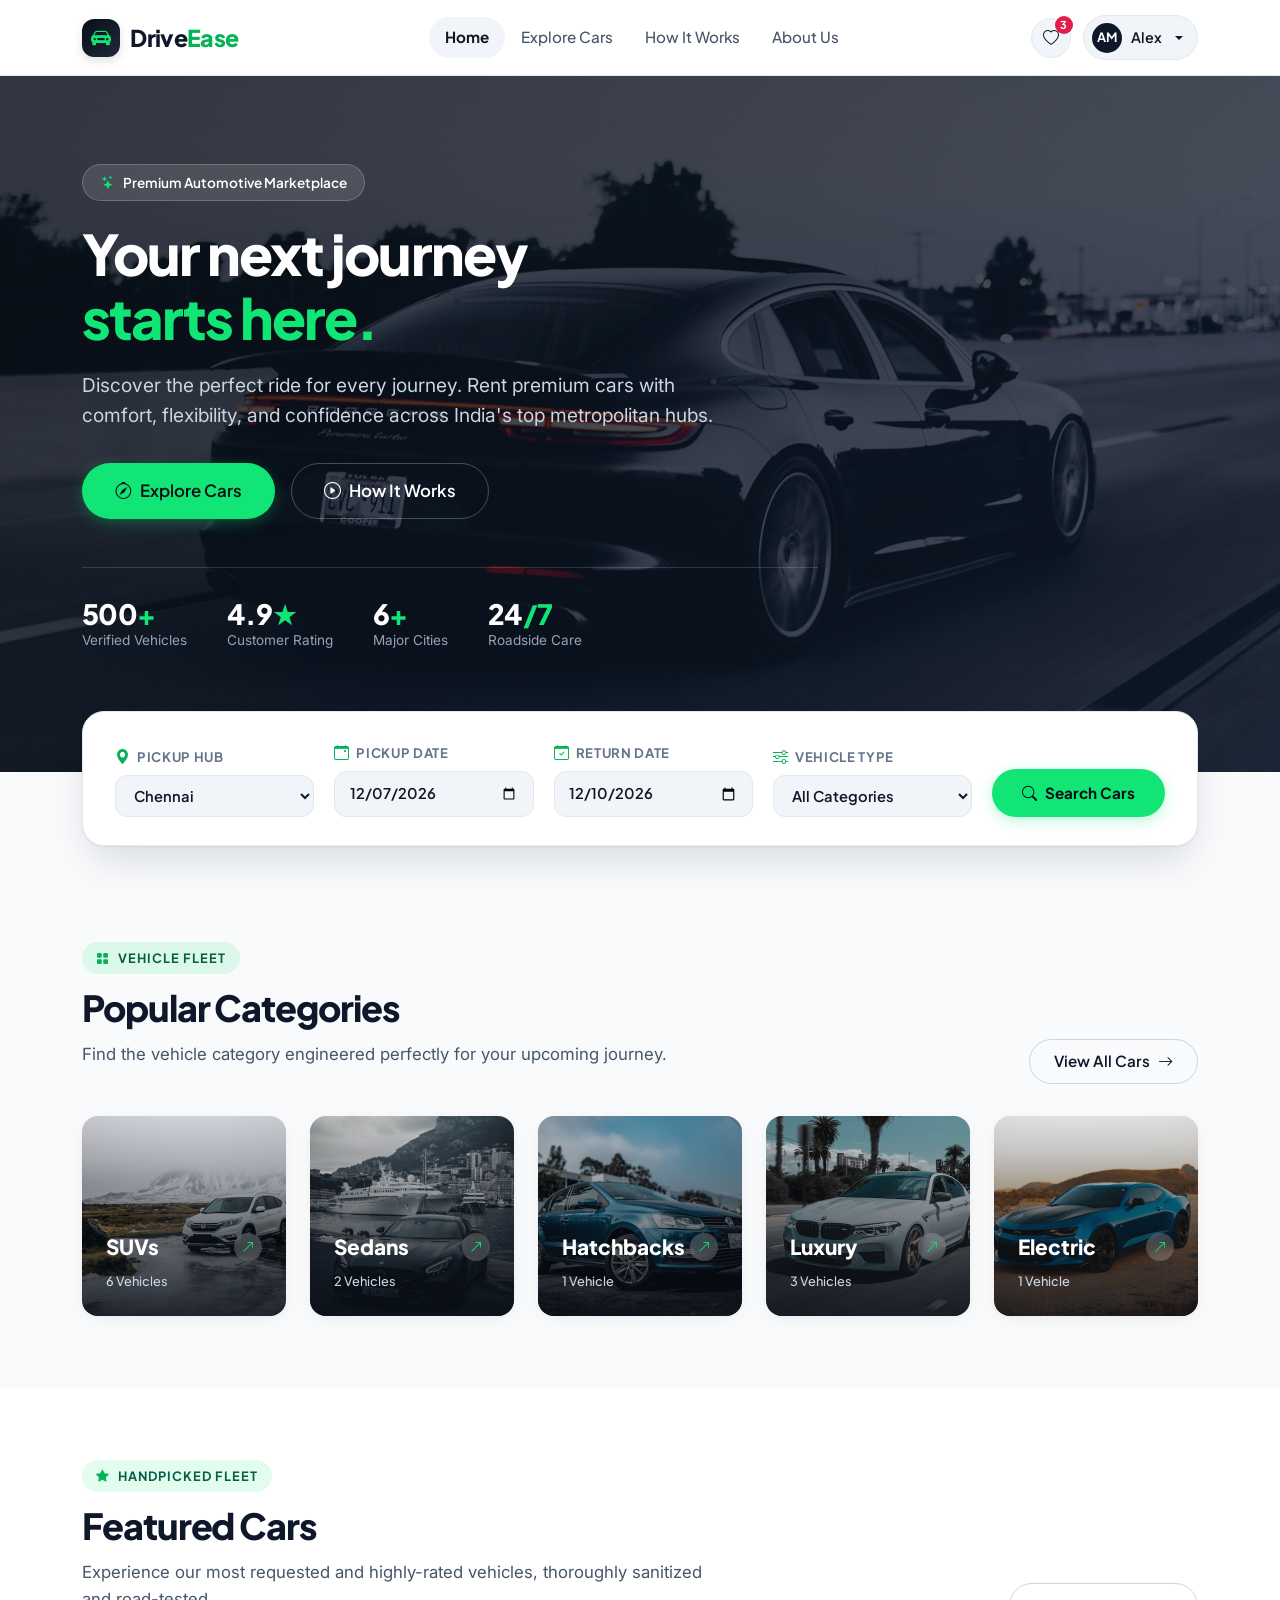
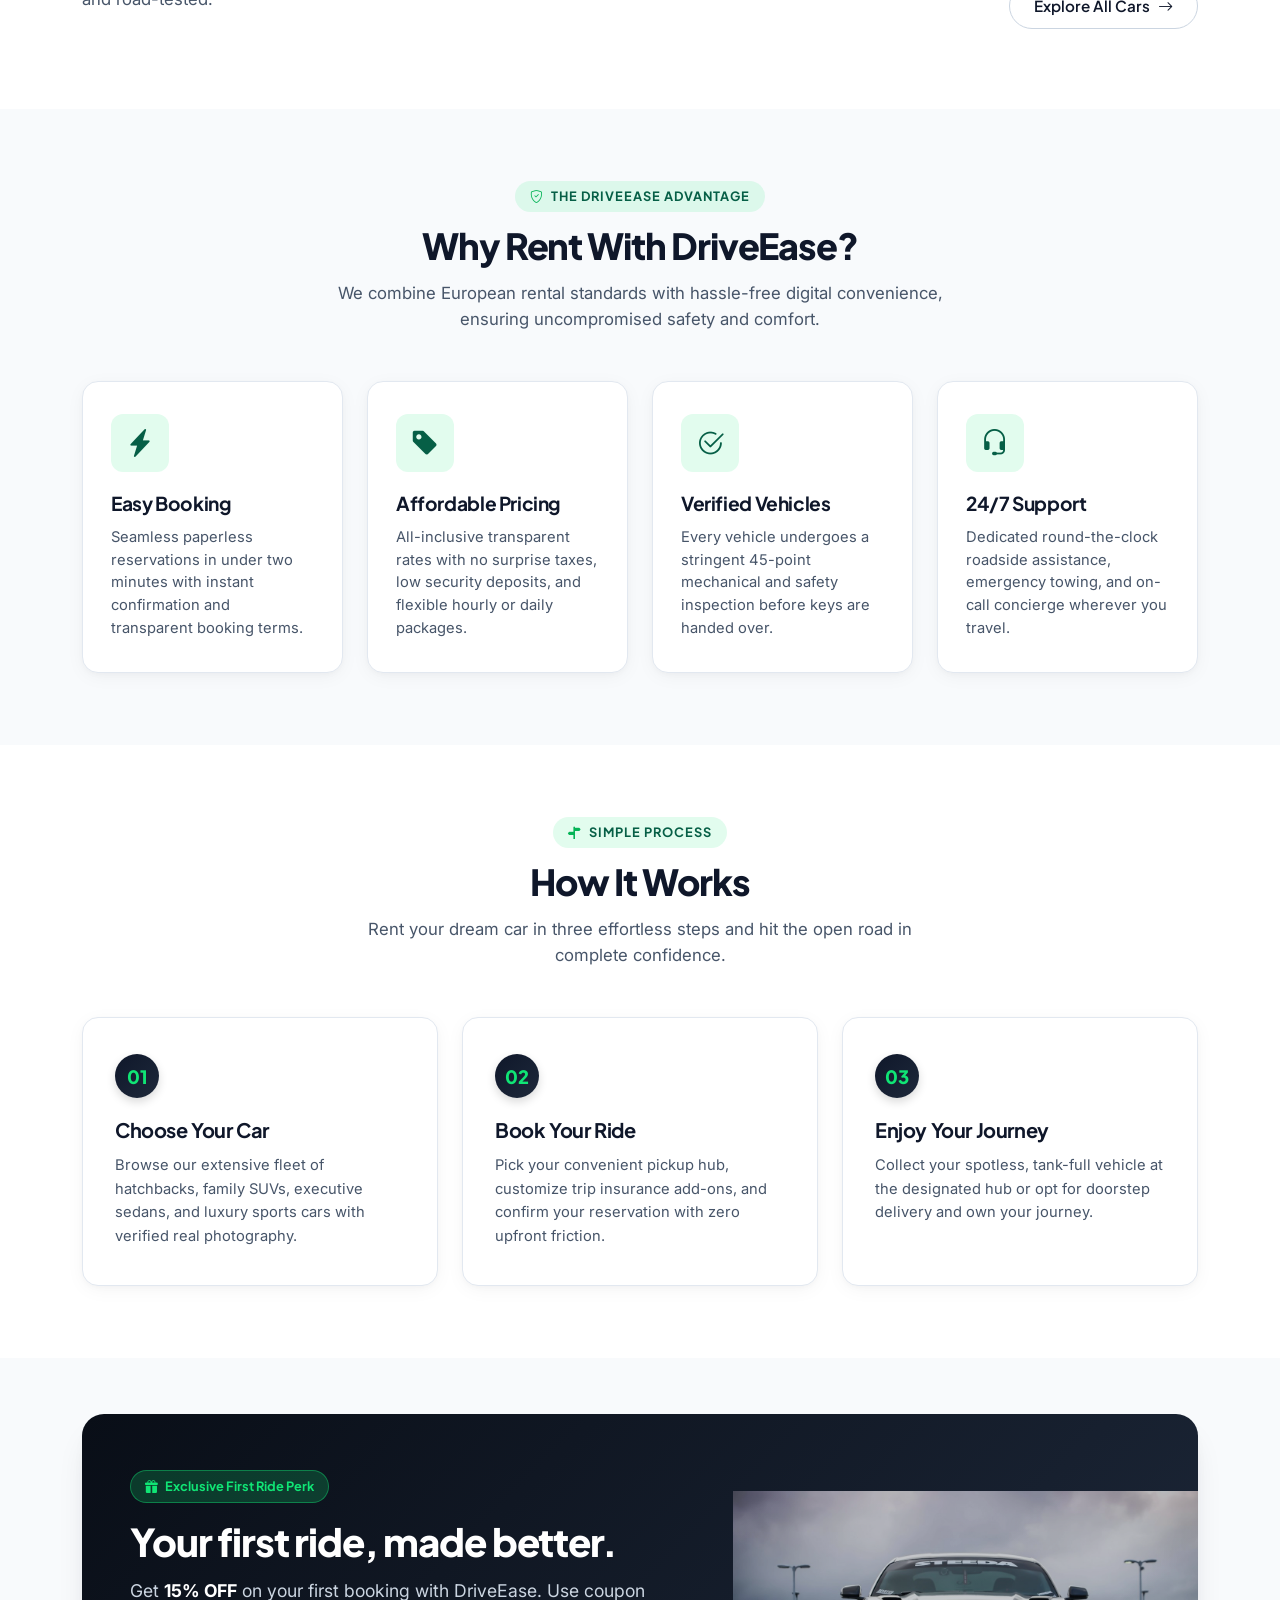
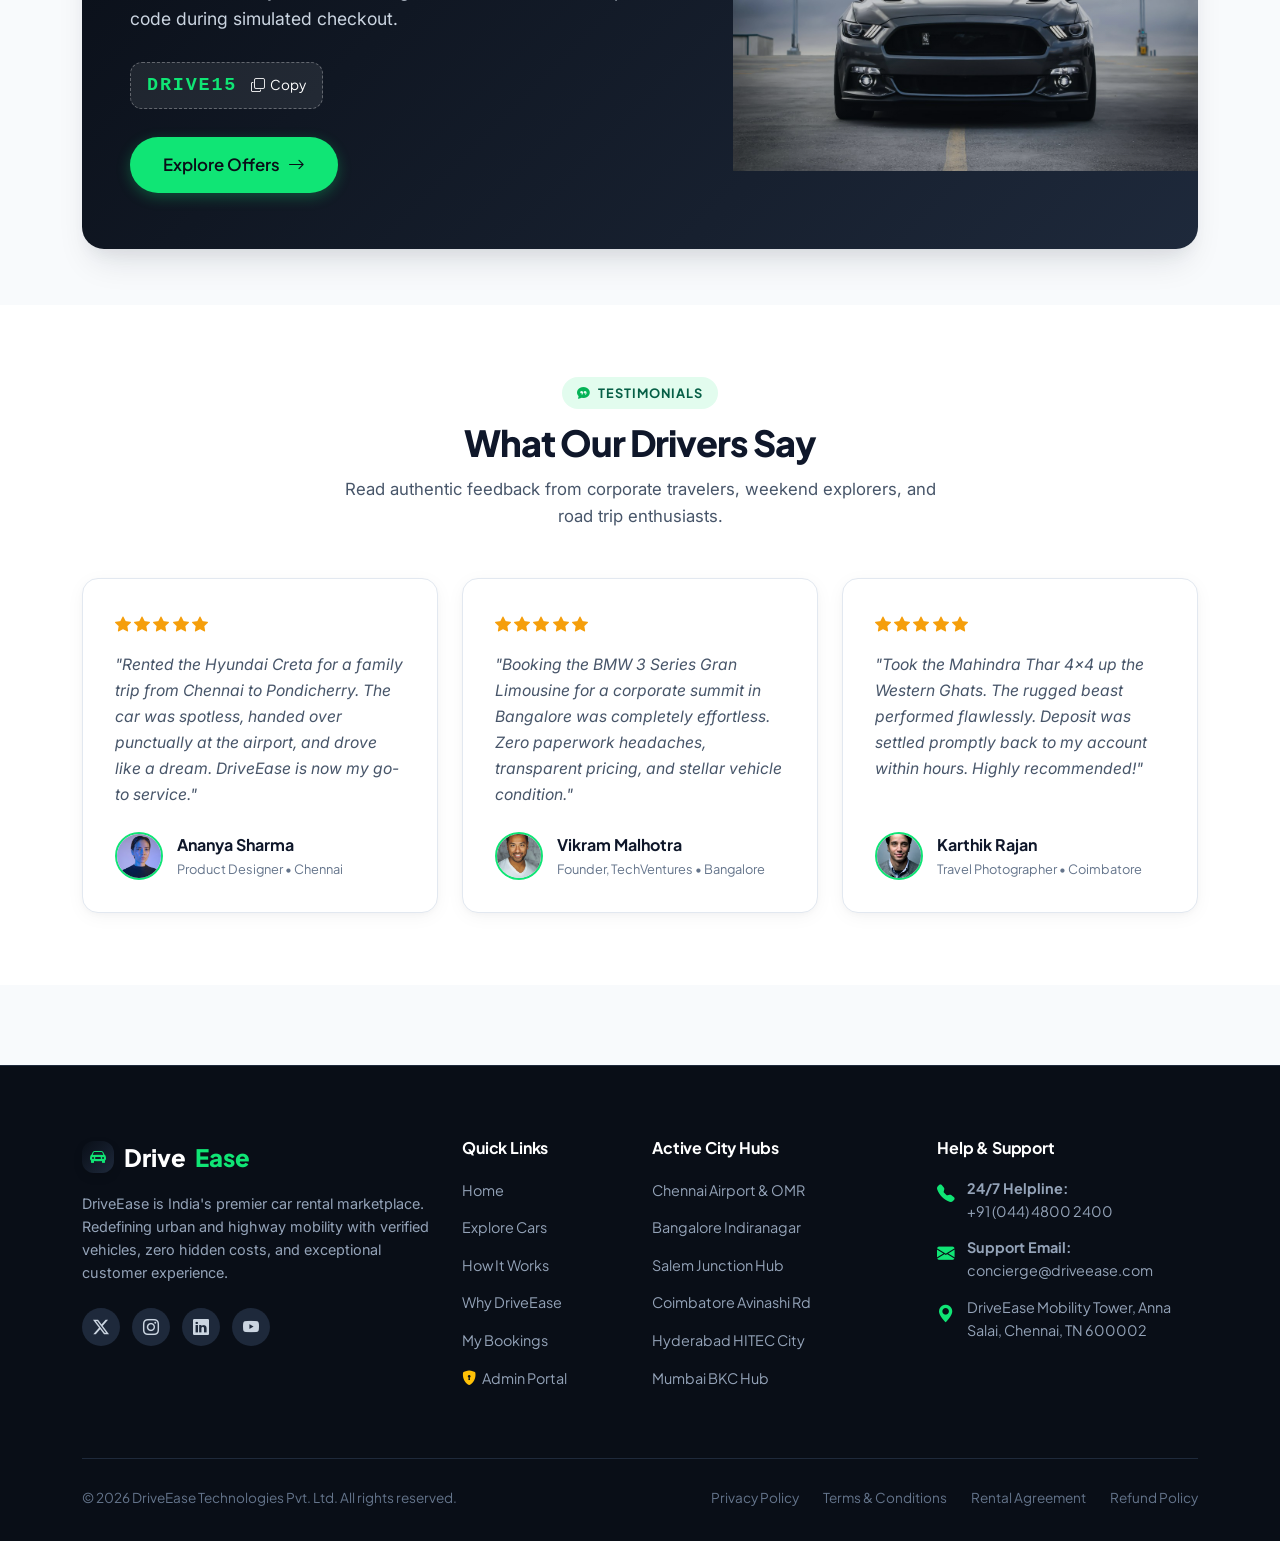
==== commit 425d1449: "feat(admin): implement professional SaaS admin dashboard and fleet management portal" ====
--- a/index.html
+++ b/index.html
@@ -532,6 +532,7 @@
             <li><a href="#how-it-works">How It Works</a></li>
             <li><a href="#why-driveease">Why DriveEase</a></li>
             <li><a href="profile.html?tab=bookings">My Bookings</a></li>
+            <li><a href="admin-login.html"><i class="bi bi-shield-lock-fill text-warning"></i> Admin Portal</a></li>
           </ul>
         </div>
 
